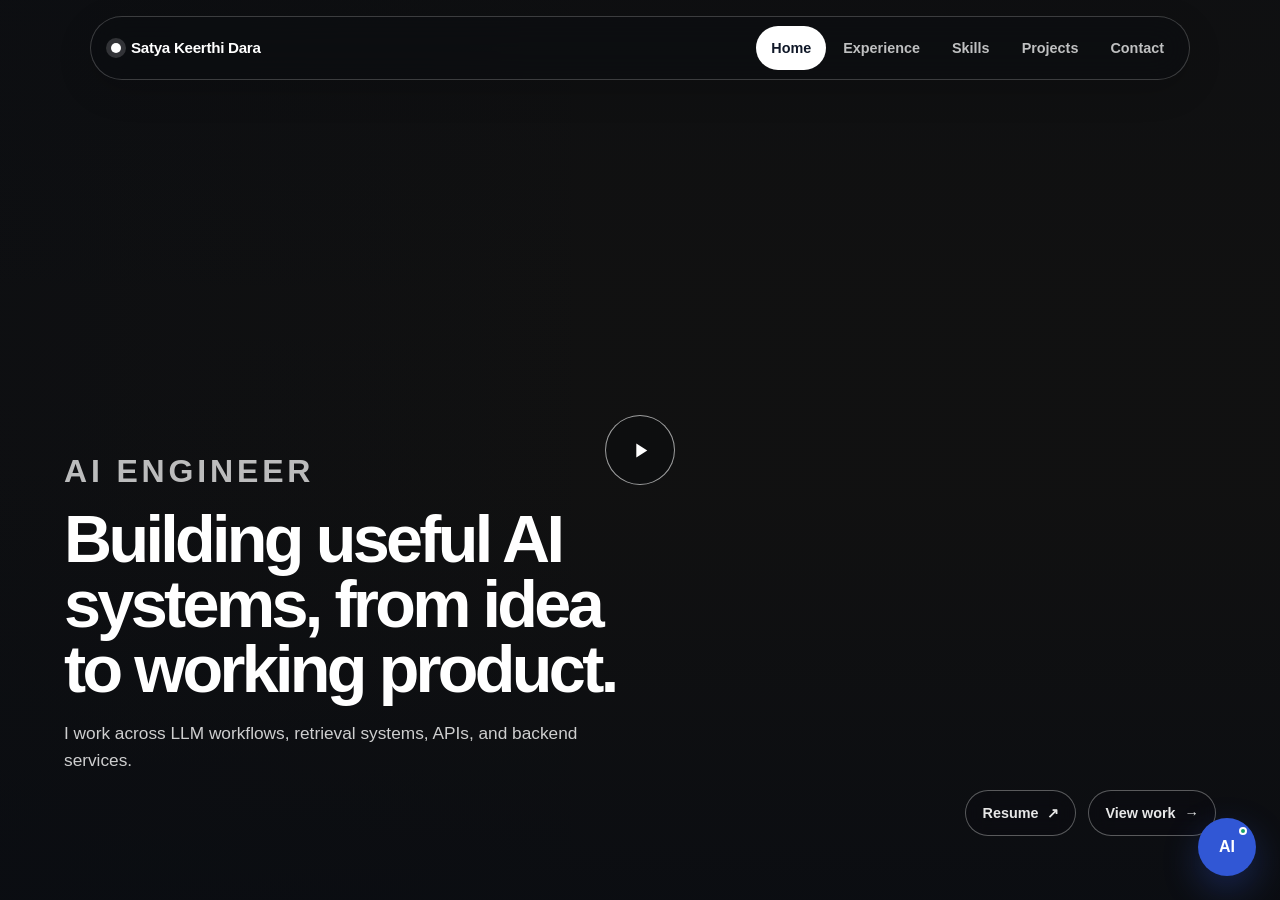
==== index.html @ b52499a9 "Add files via upload" ====
<!doctype html>
<html lang="en">
<head>
  <meta charset="utf-8">
  <meta name="viewport" content="width=device-width, initial-scale=1">
  <meta name="description" content="Satya Keerthi Dara AI Engineer portfolio.">
  <title>Satya | AI Engineer</title>
  <link rel="stylesheet" href="styles.css">
</head>
<body class="home-page">
<header class="site-header header-home" data-header>
  <a class="brand" href="index.html" aria-label="Satya Keerthi Dara home">
    <span class="brand-dot" aria-hidden="true"></span>
    <span>Satya Keerthi Dara</span>
  </a>
  <button class="nav-toggle" type="button" aria-label="Open navigation" aria-expanded="false">
    <span></span><span></span>
  </button>
  <nav class="main-nav" aria-label="Primary navigation"><a class="active" href="index.html">Home</a><a class="" href="experience.html">Experience</a><a class="" href="skills.html">Skills</a><a class="" href="projects.html">Projects</a><a class="" href="contact.html">Contact</a></nav>
</header>
<main class="video-hero">
  <video id="heroVideo" class="hero-video" playinline preload="metadata" poster="assets/hero-poster.png" aria-label="Animated introduction video of Satya Keerthi Dara">
    <source src="assets/satya-intro.mp4" type="video/mp4">
  </video>
  <div class="video-overlay" aria-hidden="true"></div>

  <button id="videoControl" class="video-control" type="button" aria-label="Pause introduction video"></button>

  <section class="hero-copy" aria-label="Portfolio introduction">
    <p class="eyebrow light">AI Engineer</p>
    <h1>Building useful AI systems, from idea to working product.</h1>
    <p>I work across LLM workflows, retrieval systems, APIs, and backend services.</p>
  </section>

  <div class="hero-actions">
    <a class="quiet-link" href="assets/Satya_Keerthi_Dara_Resume.pdf" target="_blank" rel="noopener noreferrer">Resume <span>↗</span></a>
    <a class="quiet-link" href="projects.html">View work <span>→</span></a>
  </div>

</main>
<button id="aiLauncher" class="ai-launcher" type="button" aria-label="Open AI assistant" aria-expanded="false">
  <span class="ai-pulse" aria-hidden="true"></span><span>AI</span>
</button>
<aside id="aiPanel" class="ai-panel" aria-label="Portfolio AI assistant" aria-hidden="true">
  <div class="ai-head">
    <div>
      <span class="eyebrow">Portfolio assistant</span>
      <h2>Ask Satya AI</h2>
    </div>
    <button id="aiClose" class="icon-button" type="button" aria-label="Close AI assistant">×</button>
  </div>
  <div id="aiMessages" class="ai-messages" aria-live="polite">
    <div class="ai-message bot">Hi, ask me about Satya's work, projects, skills, or contact details.</div>
  </div>
  <div class="quick-actions" aria-label="Quick questions">
    <button type="button" data-ai-query="Projects">Projects</button>
    <button type="button" data-ai-query="Contact">Contact</button>
    <button type="button" data-ai-query="Experience">Experience</button>
    <button type="button" data-ai-query="About">About</button>
  </div>
  <form id="aiForm" class="ai-form">
    <input id="aiInput" type="text" autocomplete="off" placeholder="Ask a question..." aria-label="Ask a question">
    <button type="submit" aria-label="Send question">↗</button>
  </form>
</aside>
 
<script src="script.js"></script>
</body>
</html>
---- styles.css ----
:root {
  --bg: #f7f8fa;
  --surface: #ffffff;
  --surface-2: #eef2f7;
  --ink: #101828;
  --muted: #667085;
  --line: #e4e7ec;
  --accent: #3157d5;
  --accent-dark: #2445b7;
  --accent-soft: #edf2ff;
  --success: #16a36a;
  --max: 1180px;
  --radius-lg: 28px;
  --radius-md: 18px;
  --shadow: 0 20px 60px rgba(16, 24, 40, 0.08);
}

* { box-sizing: border-box; }
html { scroll-behavior: smooth; }
body {
  margin: 0;
  min-width: 320px;
  color: var(--ink);
  background: var(--bg);
  font-family: Inter, ui-sans-serif, -apple-system, BlinkMacSystemFont, "Segoe UI", sans-serif;
  line-height: 1.55;
  -webkit-font-smoothing: antialiased;
}
body.home-page { overflow: hidden; background: #0d0f14; }
a { color: inherit; }
button, input, textarea { font: inherit; }
button { color: inherit; }
img, video { display: block; max-width: 100%; }
::selection { background: #cdd9ff; }

.site-header {
  position: fixed;
  z-index: 80;
  top: 16px;
  left: 50%;
  width: min(calc(100% - 32px), 1100px);
  min-height: 64px;
  transform: translateX(-50%);
  display: flex;
  align-items: center;
  justify-content: space-between;
  gap: 24px;
  padding: 8px 10px 8px 20px;
  border: 1px solid rgba(16, 24, 40, 0.08);
  border-radius: 999px;
  background: rgba(255, 255, 255, 0.9);
  box-shadow: 0 10px 35px rgba(16, 24, 40, 0.08);
  backdrop-filter: blur(18px);
  -webkit-backdrop-filter: blur(18px);
}
.site-header.header-home {
  color: #fff;
  border-color: rgba(255, 255, 255, 0.2);
  background: rgba(10, 12, 17, 0.5);
  box-shadow: 0 10px 35px rgba(0, 0, 0, 0.16);
}
.brand {
  display: inline-flex;
  align-items: center;
  gap: 10px;
  text-decoration: none;
  font-size: 0.95rem;
  font-weight: 760;
  letter-spacing: -0.02em;
  white-space: nowrap;
}
.brand-dot {
  width: 10px;
  height: 10px;
  border-radius: 50%;
  background: var(--accent);
  box-shadow: 0 0 0 5px rgba(49, 87, 213, 0.14);
}
.header-home .brand-dot {
  background: #fff;
  box-shadow: 0 0 0 5px rgba(255, 255, 255, 0.16);
}
.main-nav { display: flex; align-items: center; gap: 2px; }
.main-nav a {
  display: inline-flex;
  align-items: center;
  justify-content: center;
  min-height: 44px;
  padding: 0 15px;
  border-radius: 999px;
  color: var(--muted);
  text-decoration: none;
  font-size: 0.9rem;
  font-weight: 680;
  transition: background 160ms ease, color 160ms ease, transform 160ms ease;
}
.header-home .main-nav a { color: rgba(255,255,255,.74); }
.main-nav a:hover, .main-nav a:focus-visible { color: var(--ink); background: var(--surface-2); outline: none; }
.header-home .main-nav a:hover, .header-home .main-nav a:focus-visible { color: #fff; background: rgba(255,255,255,.1); }
.main-nav a.active { color: #fff; background: var(--accent); }
.header-home .main-nav a.active { color: var(--ink); background: #fff; }
.nav-toggle { display: none; width: 44px; height: 44px; border: 0; border-radius: 50%; background: var(--surface-2); cursor: pointer; }
.header-home .nav-toggle { background: rgba(255,255,255,.1); }
.nav-toggle span { display: block; width: 18px; height: 2px; margin: 4px auto; border-radius: 99px; background: currentColor; }

.video-hero { position: relative; width: 100vw; height: 100svh; min-height: 620px; overflow: hidden; isolation: isolate; background: #111; }
.hero-video { position: absolute; inset: 0; width: 100%; height: 100%; object-fit: cover; object-position: center; }
.video-overlay {
  position: absolute;
  z-index: 1;
  inset: 0;
  pointer-events: none;
  background:
    linear-gradient(180deg, rgba(9,12,18,.28) 0%, rgba(9,12,18,.03) 32%, rgba(9,12,18,.04) 55%, rgba(9,12,18,.72) 100%),
    linear-gradient(90deg, rgba(9,12,18,.42), transparent 48%);
}
.video-control {
  position: absolute;
  z-index: 5;
  top: 50%;
  left: 50%;
  width: 70px;
  height: 70px;
  transform: translate(-50%, -50%);
  display: grid;
  place-items: center;
  border: 1px solid rgba(255,255,255,.6);
  border-radius: 50%;
  color: #fff;
  background: rgba(7, 9, 13, .24);
  backdrop-filter: blur(10px);
  -webkit-backdrop-filter: blur(10px);
  cursor: pointer;
  transition: transform 160ms ease, background 160ms ease;
}
.video-control:hover, .video-control:focus-visible { transform: translate(-50%, -50%) scale(1.06); background: rgba(7,9,13,.4); outline: none; }
.video-control svg { width: 25px; height: 25px; fill: currentColor; }
.hero-copy { position: absolute; z-index: 4; left: clamp(24px, 5vw, 76px); bottom: clamp(92px, 10vw, 126px); width: min(660px, calc(100% - 48px)); color: #fff; }
.eyebrow { margin: 0 0 10px; color: var(--accent); font-size: 2rem; font-weight: 800; letter-spacing: .12em; text-transform: uppercase; }
.eyebrow.light { color: rgba(255,255,255,.72); }
.hero-copy h1 { max-width: 720px; margin: 0; font-size: clamp(2.3rem, 5.2vw, 5.4rem); line-height: .98; letter-spacing: -.055em; text-wrap: balance; }
.hero-copy > p:last-child { max-width: 570px; margin: 18px 0 0; color: rgba(255,255,255,.8); font-size: clamp(1rem, 1.35vw, 1.15rem); }
.hero-actions { position: absolute; z-index: 5; right: clamp(24px, 5vw, 76px); bottom: clamp(42px, 5vw, 66px); display: flex; align-items: center; gap: 12px; }
.quiet-link {
  min-height: 46px;
  display: inline-flex;
  align-items: center;
  gap: 9px;
  padding: 0 16px;
  border: 1px solid rgba(255,255,255,.32);
  border-radius: 999px;
  color: rgba(255,255,255,.9);
  background: rgba(7,9,13,.16);
  text-decoration: none;
  font-size: .9rem;
  font-weight: 700;
  backdrop-filter: blur(10px);
  -webkit-backdrop-filter: blur(10px);
}
.quiet-link:hover, .quiet-link:focus-visible { background: rgba(7,9,13,.34); border-color: rgba(255,255,255,.56); outline: none; }
.sound-note { position: absolute; z-index: 4; left: clamp(24px, 5vw, 76px); bottom: clamp(32px, 4vw, 50px); margin: 0; color: rgba(255,255,255,.62); font-size: .82rem; }

.page-shell { width: min(calc(100% - 40px), var(--max)); margin: 0 auto; padding: 150px 0 70px; }
.page-intro { max-width: 850px; margin-bottom: 20px; }
.page-intro h1 { margin: 0; max-width: 900px; font-size: clamp(2.6rem, 5vw, 5.4rem); line-height: 1.02; letter-spacing: -.055em; text-wrap: balance; }
.lead { max-width: 700px; margin: 18px 0 0; color: var(--muted); font-size: clamp(1.02rem, 1.6vw, 1.2rem); }
.content-section { margin-top: 20px; }
.section-heading { margin-bottom: 16px; }
.section-heading h2 { margin: 0; font-size: clamp(1.9rem, 3vw, 3rem); line-height: 1.08; letter-spacing: -.04em; }

.metric-grid { display: grid; grid-template-columns: repeat(4, 1fr); gap: 14px; }
.metric-grid article { min-height: 180px; display: flex; flex-direction: column; justify-content: space-between; padding: 24px; border: 1px solid var(--line); border-radius: var(--radius-md); background: var(--surface); }
.metric-grid strong { font-size: clamp(2.1rem, 4vw, 3.6rem); line-height: 1; letter-spacing: -.05em; }
.metric-grid span { color: var(--muted); font-size: .92rem; }
.timeline { display: grid; gap: 18px; }
.role-card { padding: 30px; border: 1px solid var(--line); border-radius: var(--radius-lg); background: var(--surface); box-shadow: 0 12px 40px rgba(16,24,40,.04); }
.role-top { display: flex; justify-content: space-between; gap: 30px; align-items: flex-start; }
.role-top h3 { display: inline-block; margin: 0 0 4px 12px; font-size: 1.7rem; letter-spacing: -.035em; }
.role-top p { margin: 0 0 0 47px; color: var(--muted); }
.role-top time { padding-top: 4px; color: var(--muted); font-size: .92rem; white-space: nowrap; }
.role-number { display: inline-grid; width: 34px; height: 34px; place-items: center; border-radius: 50%; color: var(--accent); background: var(--accent-soft); font-size: .75rem; font-weight: 850; }
.role-summary { max-width: 760px; margin: 14px 0 14px; font-size: 1.05rem; font-weight: 700; }
.clean-list { margin: 0; padding-left: 20px; color: var(--muted); }
.clean-list li { margin: 8px 0; padding-left: 4px; }
.tag-row, .skill-tags, .tech-strip { display: flex; flex-wrap: wrap; gap: 8px; }
.tag-row { margin-top: 20px; }
.tag-row span, .skill-tags span, .tech-strip span { padding: 8px 11px; border: 1px solid var(--line); border-radius: 999px; background: #fafbfc; color: #475467; font-size: .82rem; font-weight: 690; }

.skill-groups { display: grid; grid-template-columns: repeat(2, 1fr); gap: 16px; }
.skill-card { min-height: 290px; padding: 28px; border: 1px solid var(--line); border-radius: var(--radius-lg); background: var(--surface); }
.skill-index { display: inline-grid; width: 36px; height: 36px; place-items: center; margin-bottom: 6px; border-radius: 50%; color: var(--accent); background: var(--accent-soft); font-size: .76rem; font-weight: 850; }
.skill-card h2 { margin: 0; font-size: 1.75rem; letter-spacing: -.035em; }
.skill-card p { margin: 8px 0 20px; color: var(--muted); }
.education-section { padding-top: 10px; }
.education-list { display: grid; gap: 14px; }
.education-card { display: flex; justify-content: space-between; gap: 30px; padding: 28px; border: 1px solid var(--line); border-radius: var(--radius-md); background: var(--surface); }
.degree-type { margin: 0 0 5px; color: var(--accent); font-size: .8rem; font-weight: 800; text-transform: uppercase; letter-spacing: .08em; }
.education-card h3 { margin: 0; font-size: 1.55rem; letter-spacing: -.03em; }
.education-card p:not(.degree-type) { margin: 6px 0 0; color: var(--muted); }
.education-meta { display: grid; align-content: start; gap: 6px; color: var(--muted); text-align: right; font-size: .92rem; }

.project-feature {
  position: relative;
  isolation: isolate;
  overflow: hidden;

  display: grid;
  grid-template-columns: 1fr;
  gap: 20px;

  height: min(62vh, 580px);
  min-height: 480px;

  background-size: cover;
  background-position: center;

  padding: 56px 42px;

  border: 1px solid var(--line);
  border-radius: var(--radius-lg);

  color: #ffffff;

  background:
    linear-gradient(
      90deg,
      rgba(8, 12, 24, 0.72) 0%,
      rgba(8, 12, 24, 0.48) 38%,
      rgba(8, 12, 24, 0.18) 68%,
      rgba(8, 12, 24, 0.05) 100%
    ),
    url("assets/job-tracker-dashboard.png");

  background-size: cover;
  background-position: center top;
  background-repeat: no-repeat;

  box-shadow: var(--shadow);
}

.project-feature .project-label {
  color: #a9bbff;
}

.project-feature .project-copy h2 {
  color: #ffffff;
}

.project-feature .project-copy > p:not(.project-label) {
  color: rgba(255, 255, 255, 0.82);
}

.project-copy {
  max-width: 760px;
  align-self: center;
}


.project-label { margin: 0 0 12px; color: var(--accent); font-size: .8rem; font-weight: 800; letter-spacing: .1em; text-transform: uppercase; }
.project-copy h2 { max-width: 720px; margin: 0; font-size: clamp(2rem, 4vw, 4rem); line-height: 1.03; letter-spacing: -.05em; }
.project-copy > p:not(.project-label) { max-width: 700px; margin: 18px 0 0; color: var(--muted); font-size: 1.05rem; }
.project-actions { display: flex; flex-wrap: wrap; gap: 10px; margin-top: 28px; }
.primary-button, .secondary-button { min-height: 48px; display: inline-flex; align-items: center; justify-content: center; gap: 9px; padding: 0 17px; border-radius: 999px; text-decoration: none; font-weight: 760; cursor: pointer; }
.primary-button { border: 1px solid var(--accent); color: #fff; background: var(--accent); }
.primary-button:hover, .primary-button:focus-visible { background: var(--accent-dark); outline: none; }
.secondary-button { border: 1px solid var(--line); color: var(--ink); background: #fff; }
.secondary-button:hover, .secondary-button:focus-visible { background: var(--surface-2); outline: none; }
.project-proof {
  display: none;
}
.project-details {
  display: none;
}

.project-details.open {
  display: block;
  margin-top: 20px;
}
.flow-grid { display: grid; grid-template-columns: repeat(4, 1fr); gap: 14px; }
.flow-grid article { min-height: 220px; padding: 24px; border: 1px solid var(--line); border-radius: var(--radius-md); background: var(--surface); }
.flow-grid article > span { color: var(--accent); font-size: .8rem; font-weight: 850; }
.flow-grid h3 { margin: 9px 0 4px; font-size: 1.3rem; letter-spacing: -.02em; }
.flow-grid p { margin: 0; color: var(--muted); font-size: .92rem; }
.two-column { display: grid; grid-template-columns: repeat(2, 1fr); gap: 16px; }
.detail-card { padding: 30px; border: 1px solid var(--line); border-radius: var(--radius-lg); background: var(--surface); }
.detail-card h2 { margin: 0; font-size: 2rem; letter-spacing: -.04em; }
.detail-card > p:last-child { color: var(--muted); }
.tech-strip { margin-top: 16px; padding: 20px; border: 1px solid var(--line); border-radius: var(--radius-md); background: var(--surface); }

.contact-layout {
  display: grid;
  grid-template-columns: 1fr;
  justify-items: center;
  gap: 18px;
}
.contact-links {
  display: grid;
  gap: 10px;
  width: 100%;
  max-width: 720px;
  margin: 0 auto;
}
.contact-links a { display: grid; grid-template-columns: 1fr auto; gap: 5px 16px; padding: 20px; border: 1px solid var(--line); border-radius: var(--radius-md); background: var(--surface); text-decoration: none; }
.contact-links a:hover, .contact-links a:focus-visible { border-color: #bdc8f8; background: var(--accent-soft); outline: none; }
.contact-links span { color: var(--muted); font-size: .8rem; }
.contact-links strong { overflow-wrap: anywhere; }
.contact-links b { grid-row: 1 / span 2; grid-column: 2; align-self: center; color: var(--accent); }
.contact-form { padding: 30px; border: 1px solid var(--line); border-radius: var(--radius-lg); background: var(--surface); box-shadow: var(--shadow); }
.form-heading { margin-bottom: 24px; }
.form-heading h2 { margin: 0; font-size: 2rem; letter-spacing: -.04em; }
.contact-form label { display: grid; gap: 7px; margin-top: 16px; }
.contact-form label span { font-size: .86rem; font-weight: 700; }
.contact-form input, .contact-form textarea { width: 100%; border: 1px solid #d0d5dd; border-radius: 12px; color: var(--ink); background: #fff; padding: 13px 14px; outline: none; }
.contact-form input:focus, .contact-form textarea:focus { border-color: var(--accent); box-shadow: 0 0 0 4px rgba(49,87,213,.1); }
.contact-form textarea { resize: vertical; }
.form-submit { margin-top: 20px; }
.form-note { margin: 12px 0 0; color: var(--muted); font-size: .82rem; }

.site-footer { width: min(calc(100% - 40px), var(--max)); margin: 0 auto; padding: 26px 0 34px; display: flex; justify-content: space-between; gap: 20px; border-top: 1px solid var(--line); color: var(--muted); font-size: .85rem; }
.site-footer p { margin: 0; }

.ai-launcher { position: fixed; z-index: 95; right: 24px; bottom: 24px; width: 58px; height: 58px; display: grid; place-items: center; border: 0; border-radius: 50%; color: #fff; background: var(--accent); box-shadow: 0 14px 36px rgba(49,87,213,.32); cursor: pointer; font-weight: 850; }
.ai-pulse { position: absolute; top: 9px; right: 9px; width: 8px; height: 8px; border: 2px solid #fff; border-radius: 50%; background: var(--success); }
.ai-panel { position: fixed; z-index: 100; right: 24px; bottom: 94px; width: min(390px, calc(100% - 32px)); max-height: min(650px, calc(100svh - 130px)); display: grid; grid-template-rows: auto minmax(160px, 1fr) auto auto; overflow: hidden; border: 1px solid var(--line); border-radius: 24px; background: #fff; box-shadow: 0 28px 80px rgba(16,24,40,.24); opacity: 0; pointer-events: none; transform: translateY(16px) scale(.98); transition: opacity 180ms ease, transform 180ms ease; }
.ai-panel.open { opacity: 1; pointer-events: auto; transform: translateY(0) scale(1); }
.ai-head { display: flex; align-items: center; justify-content: space-between; gap: 20px; padding: 18px 18px 14px; border-bottom: 1px solid var(--line); }
.ai-head .eyebrow { margin-bottom: 2px; font-size: .65rem; }
.ai-head h2 { margin: 0; font-size: 1.1rem; }
.icon-button { width: 38px; height: 38px; border: 0; border-radius: 50%; background: var(--surface-2); cursor: pointer; font-size: 1.35rem; }
.ai-messages { overflow-y: auto; padding: 16px; background: #fafbfc; }
.ai-message { width: fit-content; max-width: 88%; margin-bottom: 10px; padding: 10px 12px; border-radius: 14px; font-size: .88rem; }
.ai-message.bot { border: 1px solid var(--line); background: #fff; }
.ai-message.user { margin-left: auto; color: #fff; background: var(--accent); }
.ai-message a { color: var(--accent); font-weight: 750; }
.quick-actions { display: flex; flex-wrap: wrap; gap: 7px; padding: 12px 14px 0; }
.quick-actions button { border: 1px solid var(--line); border-radius: 999px; background: #fff; padding: 7px 10px; cursor: pointer; font-size: .78rem; font-weight: 700; }
.quick-actions button:hover { background: var(--accent-soft); border-color: #bdc8f8; }
.ai-form { display: grid; grid-template-columns: 1fr 42px; gap: 8px; padding: 12px 14px 14px; }
.ai-form input { min-width: 0; border: 1px solid var(--line); border-radius: 12px; padding: 10px 12px; outline: none; }
.ai-form input:focus { border-color: var(--accent); }
.ai-form button { border: 0; border-radius: 12px; color: #fff; background: var(--accent); cursor: pointer; font-size: 1.1rem; }

.reveal { opacity: 0; transform: translateY(16px); transition: opacity 520ms ease, transform 520ms ease; }
.reveal.visible { opacity: 1; transform: translateY(0); }

@media (max-width: 980px) {
  .metric-grid { grid-template-columns: repeat(2, 1fr); }
  .project-feature { grid-template-columns: 1fr; }
  .project-proof { grid-template-columns: repeat(3, 1fr); }
  .project-proof div { min-height: 130px; flex-direction: column; align-items: flex-start; }
  .project-proof span { text-align: left; }
  .flow-grid { grid-template-columns: repeat(2, 1fr); }
  .contact-layout { grid-template-columns: 1fr; }
}

@media (max-width: 820px) {
  .site-header { width: min(calc(100% - 24px), 1100px); top: 12px; }
  .nav-toggle { display: block; }
  .main-nav { position: absolute; top: 72px; left: 0; right: 0; display: grid; gap: 4px; padding: 10px; border: 1px solid var(--line); border-radius: 20px; background: rgba(255,255,255,.98); box-shadow: var(--shadow); opacity: 0; pointer-events: none; transform: translateY(-8px); transition: opacity 160ms ease, transform 160ms ease; }
  .header-home .main-nav { border-color: rgba(255,255,255,.16); background: rgba(16,18,24,.96); }
  .main-nav.open { opacity: 1; pointer-events: auto; transform: translateY(0); }
  .main-nav a { width: 100%; justify-content: flex-start; }
  .header-home .main-nav a.active { color: var(--ink); }
  .hero-copy { bottom: 136px; }
  .hero-actions { left: 24px; right: auto; bottom: 72px; }
  .sound-note { display: none; }
  .skill-groups { grid-template-columns: 1fr; }
  .two-column { grid-template-columns: 1fr; }
}

@media (max-width: 640px) {
  .brand { font-size: .86rem; }
  .brand-dot { width: 9px; height: 9px; }
  .video-hero { min-height: 650px; }
  .hero-video { object-position: 54% center; }
  .video-control { width: 62px; height: 62px; }
  .hero-copy { left: 20px; width: calc(100% - 40px); bottom: 150px; }
  .hero-copy h1 { font-size: clamp(2.25rem, 12vw, 3.7rem); }
  .hero-copy > p:last-child { font-size: .94rem; }
  .hero-actions { left: 20px; bottom: 78px; flex-wrap: wrap; }
  .quiet-link { min-height: 42px; padding: 0 14px; }
  .page-shell { width: min(calc(100% - 28px), var(--max)); padding-top: 124px; }
  .page-intro { margin-bottom: 34px; }
  .page-intro h1 { font-size: clamp(2.35rem, 12vw, 4rem); }
  .metric-grid { grid-template-columns: 1fr; }
  .metric-grid article { min-height: 150px; }
  .role-card { padding: 22px; }
  .role-top { display: grid; gap: 12px; }
  .role-top time { margin-left: 47px; }
  .role-top h3 { font-size: 1.45rem; }
  .clean-list { font-size: .92rem; }
  .skill-card { min-height: auto; padding: 22px; }
  .skill-index { margin-bottom: 32px; }
  .education-card { display: grid; gap: 18px; }
  .education-meta { text-align: left; }
  .project-feature { padding: 22px; }
  .project-actions { display: grid; }
  .primary-button, .secondary-button { width: 100%; }
  .project-proof { grid-template-columns: 1fr; }
  .project-proof div { min-height: 100px; flex-direction: row; align-items: end; }
  .project-proof span { text-align: right; }
  .flow-grid { grid-template-columns: 1fr; }
  .contact-form { padding: 22px; }
  .site-footer { width: min(calc(100% - 28px), var(--max)); }
  .ai-launcher { right: 16px; bottom: 16px; }
  .ai-panel { right: 16px; bottom: 84px; }
}

@media (prefers-reduced-motion: reduce) {
  *, *::before, *::after { scroll-behavior: auto !important; transition: none !important; animation: none !important; }
  .reveal { opacity: 1; transform: none; }
}


.contact-intro {
  max-width: 900px;
  margin-left: auto;
  margin-right: auto;
  text-align: center;
}

.contact-intro h1 {
  max-width: 800px;
  margin: 0 auto;
  font-size: clamp(2rem, 3vw, 3.2rem);
  line-height: 1.08;
  text-align: center;
}

.contact-intro .lead {
  max-width: 700px;
  margin-left: auto;
  margin-right: auto;
}
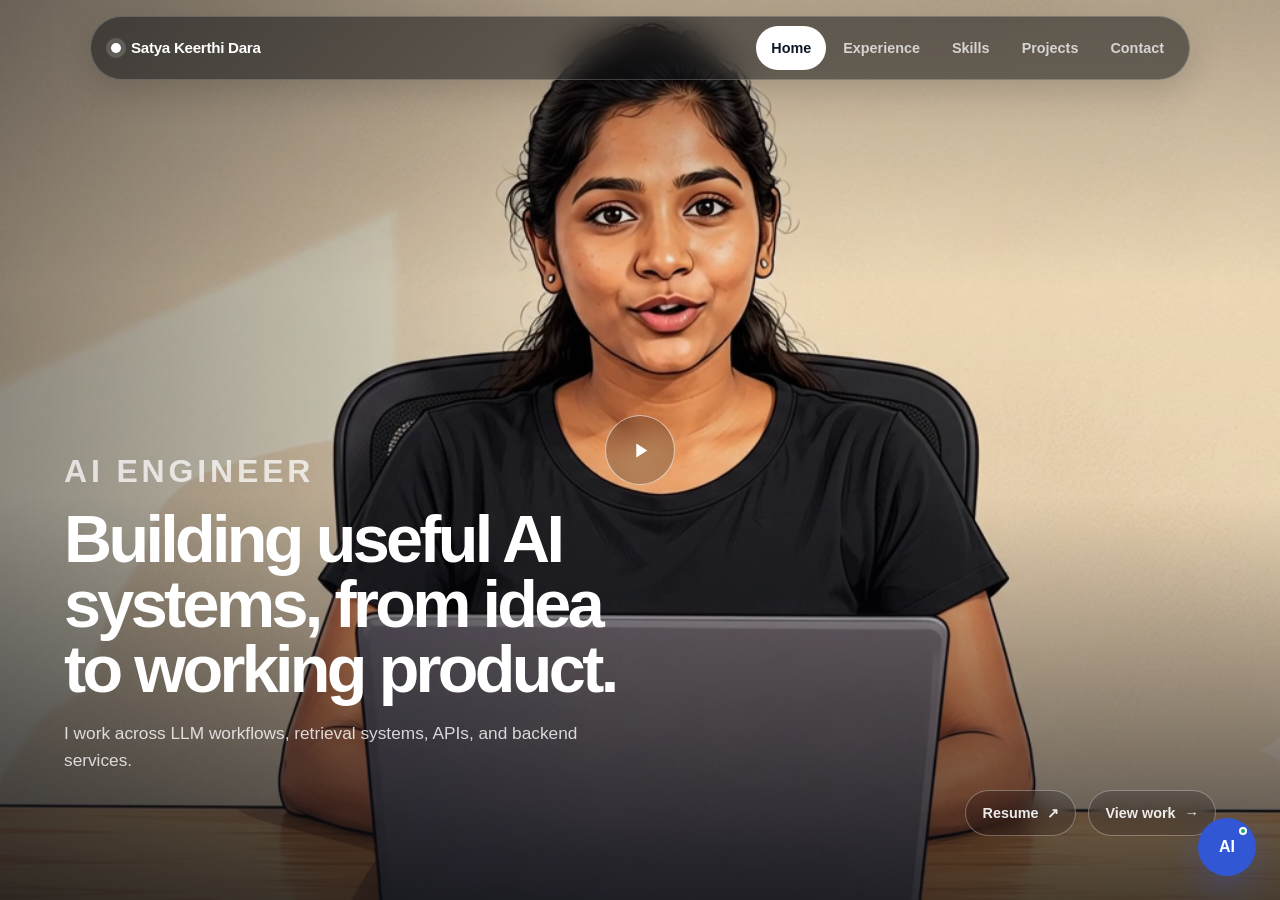
==== commit ada46d5a: "Add Clarity tracking script to index.html Added Clarity tracking script to the HTML file." ====
--- a/index.html
+++ b/index.html
@@ -1,5 +1,12 @@
 <!doctype html>
 <html lang="en">
+  <script type="text/javascript">
+    (function(c,l,a,r,i,t,y){
+        c[a]=c[a]||function(){(c[a].q=c[a].q||[]).push(arguments)};
+        t=l.createElement(r);t.async=1;t.src="https://www.clarity.ms/tag/"+i;
+        y=l.getElementsByTagName(r)[0];y.parentNode.insertBefore(t,y);
+    })(window, document, "clarity", "script", "xa6s2usyzi");
+</script>
 <head>
   <meta charset="utf-8">
   <meta name="viewport" content="width=device-width, initial-scale=1">
@@ -66,4 +73,4 @@
  
 <script src="script.js"></script>
 </body>
-</html>+</html>
